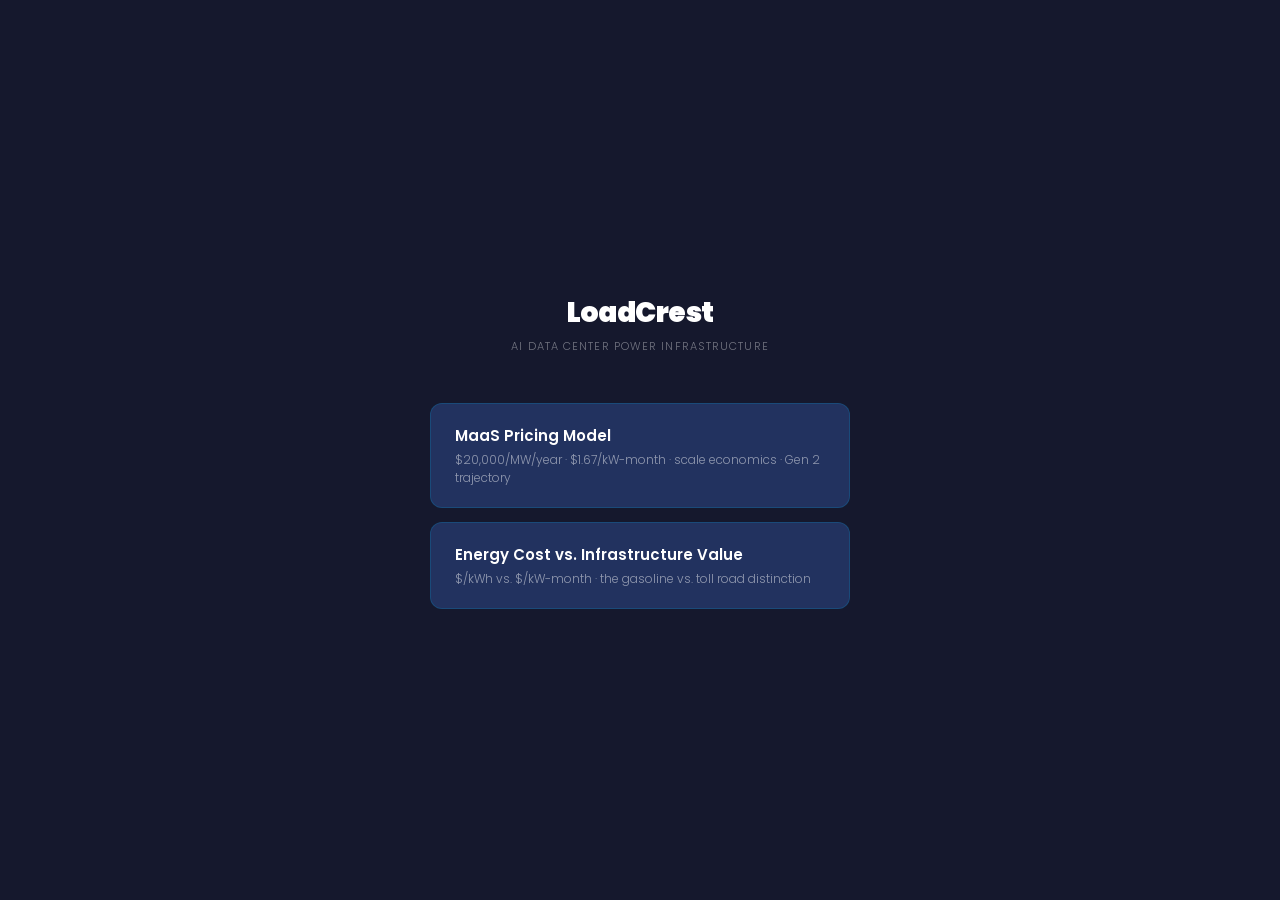
==== index.html @ 99f8a3a8 "Initial publish: MaaS pricing model and pricing distinction infographics - pricing-model.html: MaaS " ====
<!DOCTYPE html>
<html lang="en">
<head>
  <meta charset="UTF-8" />
  <meta name="viewport" content="width=device-width, initial-scale=1.0" />
  <title>LoadCrest — Materials</title>
  <link rel="stylesheet" href="brand/brand.css" />
  <style>
    *, *::before, *::after { box-sizing: border-box; margin: 0; padding: 0; }
    body {
      font-family: 'Poppins', sans-serif;
      background: #15182D;
      color: #fff;
      min-height: 100vh;
      display: flex;
      flex-direction: column;
      align-items: center;
      justify-content: center;
      padding: 48px 24px;
    }
    .brand-name { font-size: 28px; font-weight: 900; letter-spacing: -0.02em; margin-bottom: 4px; }
    .brand-sub { font-size: 11px; font-weight: 300; letter-spacing: 0.1em; text-transform: uppercase; color: rgba(255,255,255,0.4); margin-bottom: 48px; }
    .links { display: flex; flex-direction: column; gap: 14px; width: 100%; max-width: 420px; }
    .link-card {
      display: block;
      background: #22325F;
      border: 1px solid rgba(0,143,197,0.25);
      border-radius: 12px;
      padding: 20px 24px;
      text-decoration: none;
      transition: border-color 0.15s, background 0.15s;
    }
    .link-card:hover { border-color: rgba(0,143,197,0.6); background: rgba(14,69,148,0.4); }
    .link-title { font-size: 15px; font-weight: 600; color: #fff; margin-bottom: 4px; }
    .link-desc { font-size: 12px; font-weight: 300; color: rgba(255,255,255,0.5); }
  </style>
</head>
<body>
  <div class="brand-name">LoadCrest</div>
  <div class="brand-sub">AI Data Center Power Infrastructure</div>
  <div class="links">
    <a class="link-card" href="pricing-model.html">
      <div class="link-title">MaaS Pricing Model</div>
      <div class="link-desc">$20,000/MW/year · $1.67/kW-month · scale economics · Gen 2 trajectory</div>
    </a>
    <a class="link-card" href="pricing-distinction.html">
      <div class="link-title">Energy Cost vs. Infrastructure Value</div>
      <div class="link-desc">$/kWh vs. $/kW-month · the gasoline vs. toll road distinction</div>
    </a>
  </div>
</body>
</html>
---- brand/brand.css ----
/* ============================================================
   LoadCrest Brand System — brand.css
   Source: BrandBook v12 / 2025
   ============================================================ */

/* ── FONTS ── */
@font-face { font-family: 'Poppins'; src: url('fonts/Poppins-Light.ttf') format('truetype'); font-weight: 300; font-style: normal; font-display: swap; }
@font-face { font-family: 'Poppins'; src: url('fonts/Poppins-Regular.ttf') format('truetype'); font-weight: 400; font-style: normal; font-display: swap; }
@font-face { font-family: 'Poppins'; src: url('fonts/Poppins-Medium.ttf') format('truetype'); font-weight: 500; font-style: normal; font-display: swap; }
@font-face { font-family: 'Poppins'; src: url('fonts/Poppins-SemiBold.ttf') format('truetype'); font-weight: 600; font-style: normal; font-display: swap; }
@font-face { font-family: 'Poppins'; src: url('fonts/Poppins-Bold.ttf') format('truetype'); font-weight: 700; font-style: normal; font-display: swap; }
@font-face { font-family: 'Poppins'; src: url('fonts/Poppins-ExtraBold.ttf') format('truetype'); font-weight: 800; font-style: normal; font-display: swap; }
@font-face { font-family: 'Poppins'; src: url('fonts/Poppins-Black.ttf') format('truetype'); font-weight: 900; font-style: normal; font-display: swap; }

/* ── BRAND COLOR TOKENS ── */
:root {
  /* Primary */
  --lc-blue:        #224F81;   /* Pantone 2945 U — primary brand blue */
  --lc-white:       #FFFFFF;

  /* Dark backgrounds (dark-mode portal) */
  --lc-dark-1:      #15182D;   /* Deepest bg — almost black navy */
  --lc-dark-2:      #22325F;   /* Card / panel background */
  --lc-dark-3:      #2c3f72;   /* Elevated card hover */

  /* Accent blues */
  --lc-sky:         #008FC5;   /* Interactive — links, buttons, highlights */
  --lc-sky-deep:    #0E4594;   /* Darker accent blue */
  --lc-teal:        #6ABFAE;   /* Secondary accent / success indicators */
  --lc-ice:         #EDF6F6;   /* Lightest tint — light bg panels */

  /* Semantic */
  --lc-success:     #6ABFAE;
  --lc-warning:     #f59e0b;
  --lc-danger:      #ef4444;

  /* Typography */
  --lc-font:        'Poppins', Arial, sans-serif;
  --lc-text:        #e2e8f0;
  --lc-text-dim:    #94a3b8;
  --lc-border:      rgba(34, 50, 95, 0.8);
}

/* ── UTILITY CLASSES ── */
.lc-text-blue  { color: var(--lc-sky); }
.lc-text-teal  { color: var(--lc-teal); }
.lc-text-dim   { color: var(--lc-text-dim); }
.lc-bg-dark    { background: var(--lc-dark-1); }
.lc-bg-card    { background: var(--lc-dark-2); }
.lc-font-poppins { font-family: var(--lc-font); }
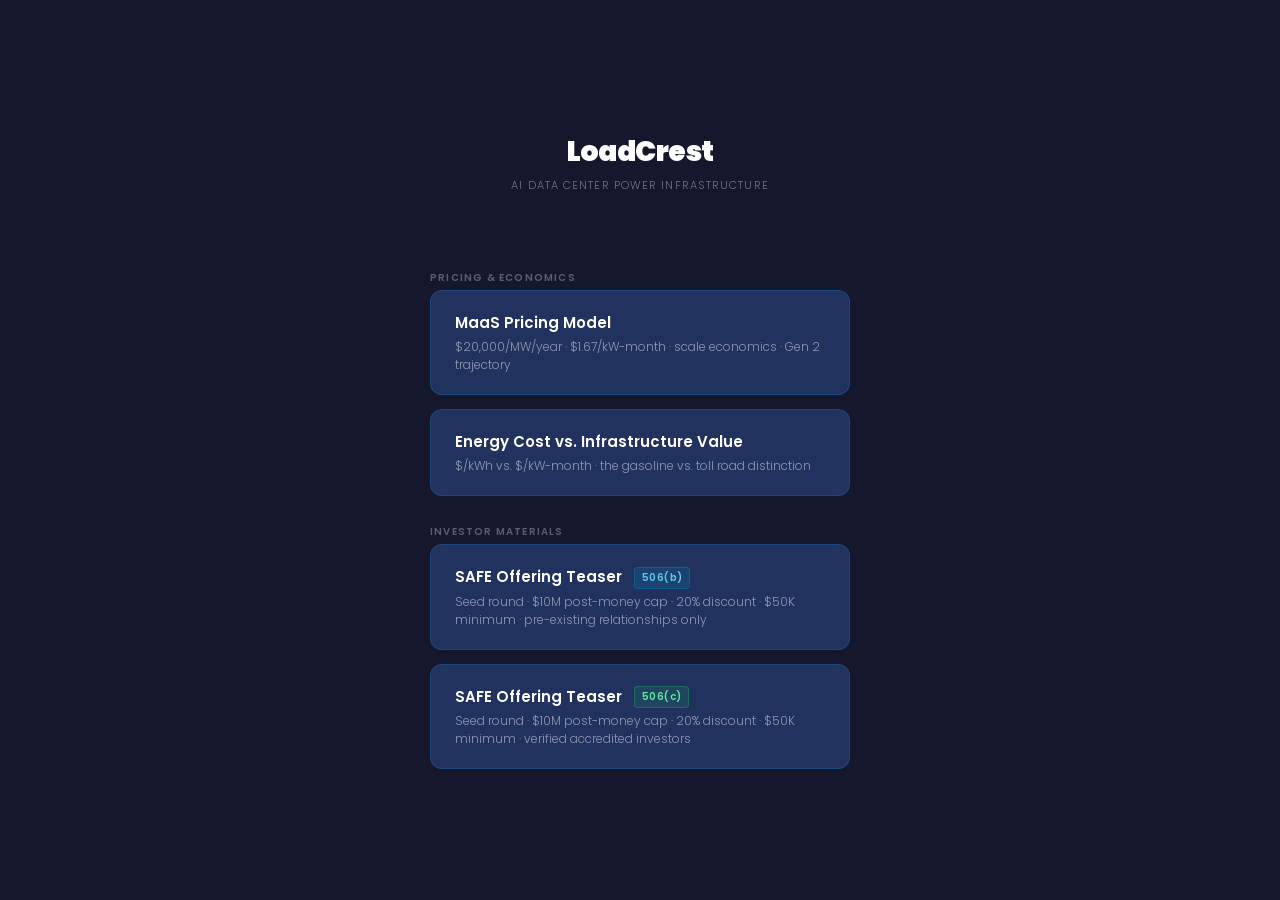
==== commit fc2cb437: "Add SAFE offering teasers to dashboard Adds 506(b) and 506(c) investor teaser PDFs and links them fr" ====
--- a/index.html
+++ b/index.html
@@ -33,11 +33,22 @@
     .link-card:hover { border-color: rgba(0,143,197,0.6); background: rgba(14,69,148,0.4); }
     .link-title { font-size: 15px; font-weight: 600; color: #fff; margin-bottom: 4px; }
     .link-desc { font-size: 12px; font-weight: 300; color: rgba(255,255,255,0.5); }
+    .section-label {
+      font-size: 10px; font-weight: 600; letter-spacing: 0.12em; text-transform: uppercase;
+      color: rgba(255,255,255,0.3); margin-top: 28px; margin-bottom: 4px; width: 100%; max-width: 420px;
+    }
+    .badge {
+      display: inline-block; font-size: 10px; font-weight: 600; padding: 2px 7px;
+      border-radius: 4px; margin-left: 8px; vertical-align: middle; letter-spacing: 0.04em;
+    }
+    .badge-b { background: rgba(0,143,197,0.18); color: #63C5EA; border: 1px solid rgba(0,143,197,0.35); }
+    .badge-c { background: rgba(30,180,100,0.15); color: #5CE8A0; border: 1px solid rgba(30,180,100,0.35); }
   </style>
 </head>
 <body>
   <div class="brand-name">LoadCrest</div>
   <div class="brand-sub">AI Data Center Power Infrastructure</div>
+  <div class="section-label">Pricing &amp; Economics</div>
   <div class="links">
     <a class="link-card" href="pricing-model.html">
       <div class="link-title">MaaS Pricing Model</div>
@@ -48,5 +59,17 @@
       <div class="link-desc">$/kWh vs. $/kW-month · the gasoline vs. toll road distinction</div>
     </a>
   </div>
+
+  <div class="section-label">Investor Materials</div>
+  <div class="links">
+    <a class="link-card" href="safe-teaser-506b-2026-04-13.pdf" target="_blank">
+      <div class="link-title">SAFE Offering Teaser <span class="badge badge-b">506(b)</span></div>
+      <div class="link-desc">Seed round · $10M post-money cap · 20% discount · $50K minimum · pre-existing relationships only</div>
+    </a>
+    <a class="link-card" href="safe-teaser-506c-2026-04-13.pdf" target="_blank">
+      <div class="link-title">SAFE Offering Teaser <span class="badge badge-c">506(c)</span></div>
+      <div class="link-desc">Seed round · $10M post-money cap · 20% discount · $50K minimum · verified accredited investors</div>
+    </a>
+  </div>
 </body>
 </html>
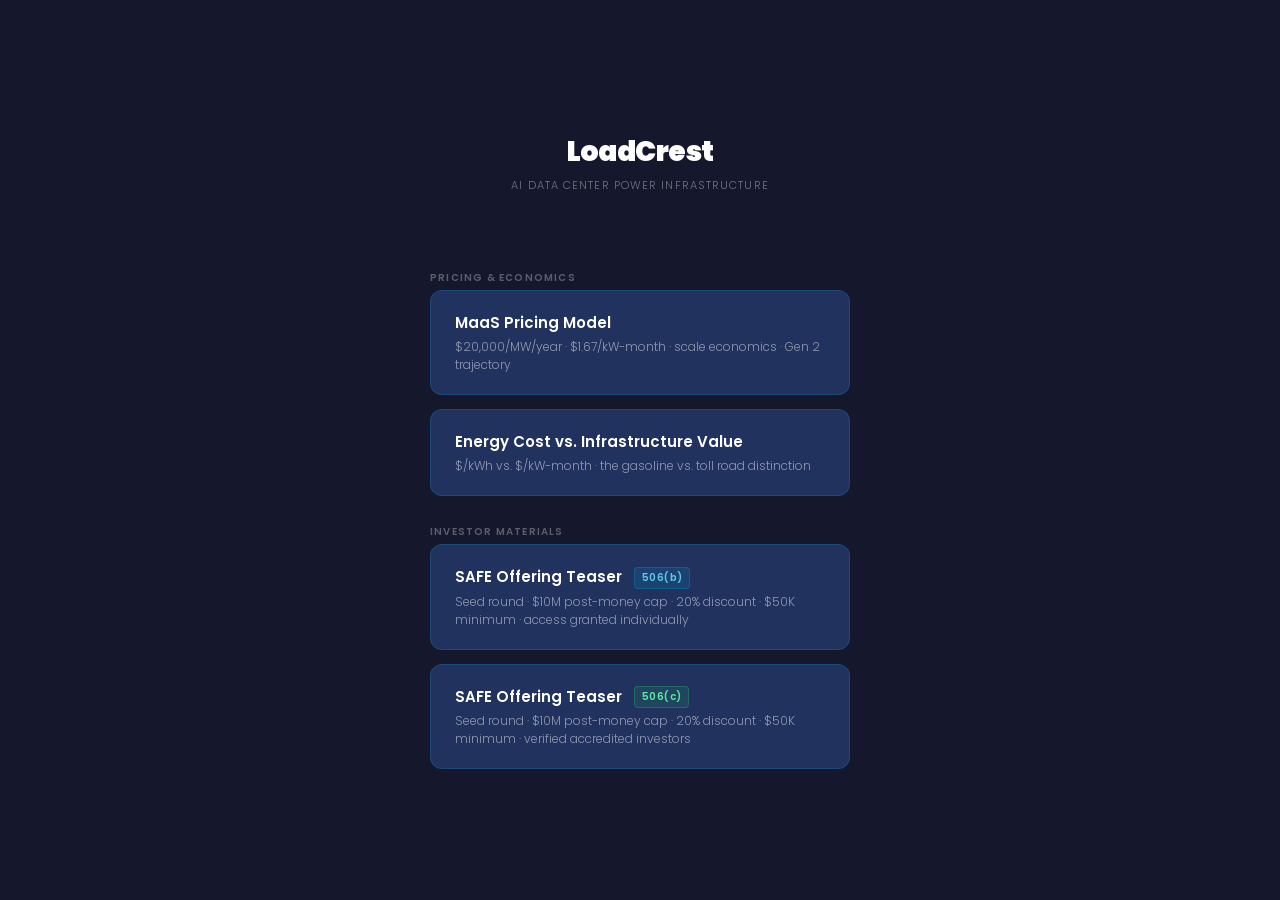
==== commit c66465fb: "Move 506(b) teaser to restricted Google Drive link Removes the 506(b) PDF from the public repo and r" ====
--- a/index.html
+++ b/index.html
@@ -62,9 +62,9 @@
 
   <div class="section-label">Investor Materials</div>
   <div class="links">
-    <a class="link-card" href="safe-teaser-506b-2026-04-13.pdf" target="_blank">
+    <a class="link-card" href="https://drive.google.com/file/d/10WNEV8wojDxUqFbeYAVAPManCgyjEmWo/view?usp=sharing" target="_blank">
       <div class="link-title">SAFE Offering Teaser <span class="badge badge-b">506(b)</span></div>
-      <div class="link-desc">Seed round · $10M post-money cap · 20% discount · $50K minimum · pre-existing relationships only</div>
+      <div class="link-desc">Seed round · $10M post-money cap · 20% discount · $50K minimum · access granted individually</div>
     </a>
     <a class="link-card" href="safe-teaser-506c-2026-04-13.pdf" target="_blank">
       <div class="link-title">SAFE Offering Teaser <span class="badge badge-c">506(c)</span></div>
